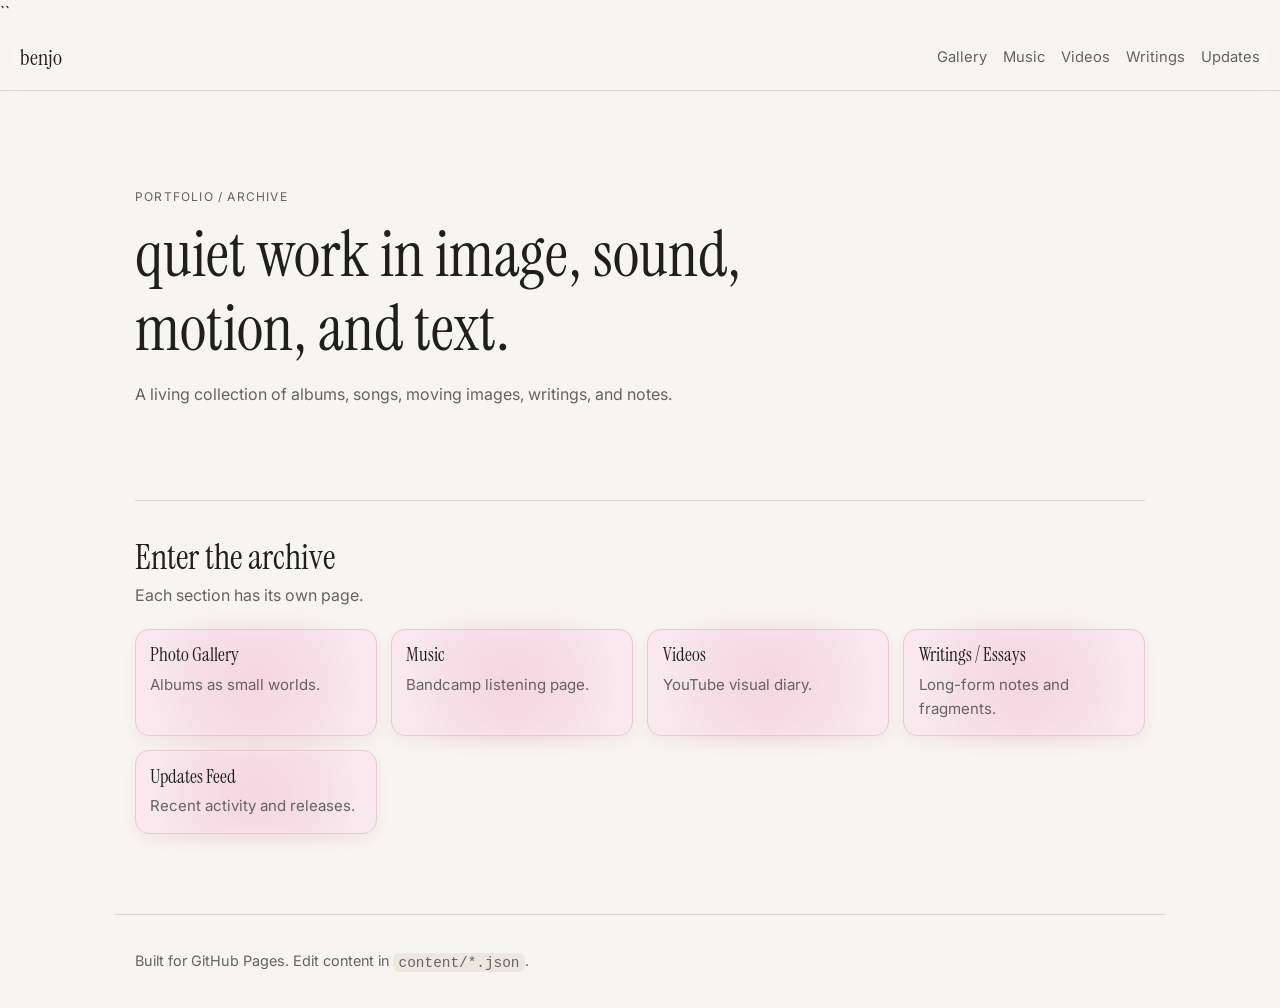
==== index.html @ 54dba5c1 "initial commit" ====
``<!doctype html>
<html lang="en">
  <head>
    <meta charset="UTF-8" />
    <meta name="viewport" content="width=device-width, initial-scale=1.0" />
    <meta
      name="description"
      content="An artistic, minimal portfolio with albums, music, videos, writings, and updates."
    />
    <title>benjo</title>
    <link rel="preconnect" href="https://fonts.googleapis.com" />
    <link rel="preconnect" href="https://fonts.gstatic.com" crossorigin />
    <link
      href="https://fonts.googleapis.com/css2?family=Instrument+Serif:ital@0;1&family=Inter:wght@300;400;500&display=swap"
      rel="stylesheet"
    />
    <link rel="stylesheet" href="./styles.css" />
  </head>
  <body>
    <header class="site-header">
      <a class="brand" href="./index.html">benjo</a>
      <nav class="site-nav">
        <a href="./gallery.html">Gallery</a>
        <a href="./music.html">Music</a>
        <a href="./videos.html">Videos</a>
        <a href="./writings.html">Writings</a>
        <a href="./updates.html">Updates</a>
      </nav>
    </header>

    <main id="top" class="layout">
      <section class="hero">
        <p class="kicker">portfolio / archive</p>
        <h1>quiet work in image, sound, motion, and text.</h1>
        <p class="hero-copy">
          A living collection of albums, songs, moving images, writings, and
          notes.
        </p>
      </section>

      <section class="section">
        <div class="section-head home-head">
          <h2>Enter the archive</h2>
          <p>Each section has its own page.</p>
        </div>
        <div class="feature-grid">
          <a class="feature-card" href="./gallery.html">
            <h3>Photo Gallery</h3>
            <p>Albums as small worlds.</p>
          </a>
          <a class="feature-card" href="./music.html">
            <h3>Music</h3>
            <p>Bandcamp listening page.</p>
          </a>
          <a class="feature-card" href="./videos.html">
            <h3>Videos</h3>
            <p>YouTube visual diary.</p>
          </a>
          <a class="feature-card" href="./writings.html">
            <h3>Writings / Essays</h3>
            <p>Long-form notes and fragments.</p>
          </a>
          <a class="feature-card" href="./updates.html">
            <h3>Updates Feed</h3>
            <p>Recent activity and releases.</p>
          </a>
        </div>
      </section>
    </main>

    <footer class="site-footer">
      <p>
        Built for GitHub Pages. Edit content in <code>content/*.json</code>.
      </p>
    </footer>

  </body>
</html>
---- styles.css ----
:root {
  --bg: #f7f5f2;
  --paper: #fdfcfa;
  --text: #1f1f1f;
  --muted: #66635f;
  --line: #ddd8d1;
  --accent: #1b3f58;
  --max-width: 1050px;
}

*,
*::before,
*::after {
  box-sizing: border-box;
}

html {
  scroll-behavior: smooth;
}

body {
  margin: 0;
  background: var(--bg);
  color: var(--text);
  font-family: "Inter", sans-serif;
  line-height: 1.6;
}

a {
  color: inherit;
}

.site-header {
  position: sticky;
  top: 0;
  backdrop-filter: blur(10px);
  background: color-mix(in srgb, var(--bg) 88%, transparent);
  border-bottom: 1px solid var(--line);
  padding: 0.9rem 1.25rem;
  display: flex;
  align-items: center;
  justify-content: space-between;
  z-index: 20;
}

.brand {
  text-decoration: none;
  font-family: "Instrument Serif", serif;
  font-size: 1.4rem;
}

.site-nav {
  display: flex;
  gap: 1rem;
  flex-wrap: wrap;
}

.site-nav a {
  text-decoration: none;
  color: var(--muted);
  font-size: 0.92rem;
}

.site-nav a:hover {
  color: var(--accent);
}

.layout {
  max-width: var(--max-width);
  margin: 0 auto;
  padding: 2rem 1.25rem 5rem;
}

.hero {
  padding: 4rem 0 3rem;
  max-width: 760px;
}

.kicker {
  text-transform: uppercase;
  letter-spacing: 0.1em;
  font-size: 0.75rem;
  color: var(--muted);
  margin: 0 0 0.75rem;
}

h1,
h2,
h3 {
  font-family: "Instrument Serif", serif;
  font-weight: 400;
  line-height: 1.15;
}

h1 {
  font-size: clamp(2rem, 6vw, 4rem);
  margin: 0;
}

.hero-copy {
  color: var(--muted);
  max-width: 60ch;
}

.section {
  border-top: 1px solid var(--line);
  padding-top: 2.25rem;
  margin-top: 1.8rem;
}

.section-head {
  margin-bottom: 1rem;
}

.section-head h2 {
  margin: 0;
  font-size: clamp(1.6rem, 3vw, 2.2rem);
}

.section-head p {
  margin: 0.35rem 0 0;
  color: var(--muted);
}

.home-head {
  margin-bottom: 1.25rem;
}

.feature-grid {
  display: grid;
  grid-template-columns: repeat(auto-fit, minmax(210px, 1fr));
  gap: 0.9rem;
}

.feature-card {
  position: relative;
  isolation: isolate;
  display: block;
  text-decoration: none;
  background: #f9e9ef;
  border: 1px solid #e8cad6;
  border-radius: 14px;
  padding: 0.9rem;
  box-shadow: 0 6px 16px rgba(210, 126, 156, 0.12);
  transition: transform 140ms ease, border-color 140ms ease, box-shadow 140ms ease;
}

.feature-card::after {
  content: "";
  position: absolute;
  inset: -7px;
  border-radius: 20px;
  background: radial-gradient(
    circle at center,
    rgba(236, 174, 197, 0.32) 0%,
    rgba(236, 174, 197, 0.18) 45%,
    rgba(236, 174, 197, 0) 75%
  );
  filter: blur(10px);
  z-index: -1;
  pointer-events: none;
}

.feature-card:hover {
  transform: translateY(-2px);
  border-color: #ddb3c4;
  box-shadow: 0 10px 20px rgba(210, 126, 156, 0.18);
}

.feature-card h3 {
  margin: 0;
  font-size: 1.2rem;
}

.feature-card p {
  margin: 0.4rem 0 0;
  color: var(--muted);
  font-size: 0.94rem;
}

.album-list {
  display: grid;
  grid-template-columns: repeat(auto-fit, minmax(240px, 1fr));
  gap: 1rem;
}

.album-card {
  background: var(--paper);
  border: 1px solid var(--line);
  border-radius: 14px;
  overflow: hidden;
}

.album-cover {
  width: 100%;
  aspect-ratio: 4 / 3;
  object-fit: cover;
  display: block;
}

.album-content {
  padding: 0.8rem 0.95rem 1rem;
}

.album-content h3 {
  margin: 0;
  font-size: 1.25rem;
}

.album-content p {
  margin: 0.5rem 0;
  color: var(--muted);
  font-size: 0.95rem;
}

.album-link {
  font-size: 0.88rem;
  color: var(--accent);
  text-decoration: none;
}

.embed-stack {
  display: grid;
  gap: 1rem;
}

.embed-card {
  border: 1px solid var(--line);
  border-radius: 14px;
  padding: 0.8rem;
  background: var(--paper);
}

.embed-card h3 {
  margin: 0 0 0.5rem;
}

.bandcamp-embed {
  width: 100%;
  min-height: 120px;
  border: 0;
}

.video-grid {
  display: grid;
  grid-template-columns: repeat(auto-fit, minmax(290px, 1fr));
  gap: 1rem;
}

.video-card {
  border: 1px solid var(--line);
  border-radius: 14px;
  overflow: hidden;
  background: var(--paper);
}

.video-card h3 {
  margin: 0;
  font-size: 1.15rem;
}

.video-content {
  padding: 0.8rem;
}

.video-link {
  color: var(--accent);
  text-decoration: none;
  font-size: 0.92rem;
}

.video-link:hover {
  text-decoration: underline;
}

.video-frame {
  width: 100%;
  aspect-ratio: 16 / 9;
  border: 0;
  display: block;
}

.writing-list {
  display: grid;
  gap: 0.75rem;
}

.writing-item {
  padding: 0.8rem 0.9rem;
  border-left: 2px solid var(--line);
}

.writing-item h3 {
  margin: 0 0 0.2rem;
}

.writing-item p {
  margin: 0;
  color: var(--muted);
}

.writing-item a {
  text-decoration: none;
}

.update-list {
  list-style: none;
  padding: 0;
  margin: 0;
  display: grid;
  gap: 0.7rem;
}

.update-list li {
  border-left: 2px solid var(--line);
  padding-left: 0.8rem;
}

.update-date {
  color: var(--muted);
  font-size: 0.84rem;
  margin-right: 0.55rem;
}

.site-footer {
  max-width: var(--max-width);
  margin: 0 auto;
  border-top: 1px solid var(--line);
  padding: 1.25rem;
  color: var(--muted);
  font-size: 0.9rem;
}

code {
  background: #ece7df;
  padding: 0.1rem 0.35rem;
  border-radius: 6px;
}

@media (max-width: 600px) {
  .site-header {
    flex-direction: column;
    align-items: flex-start;
    gap: 0.5rem;
  }
}
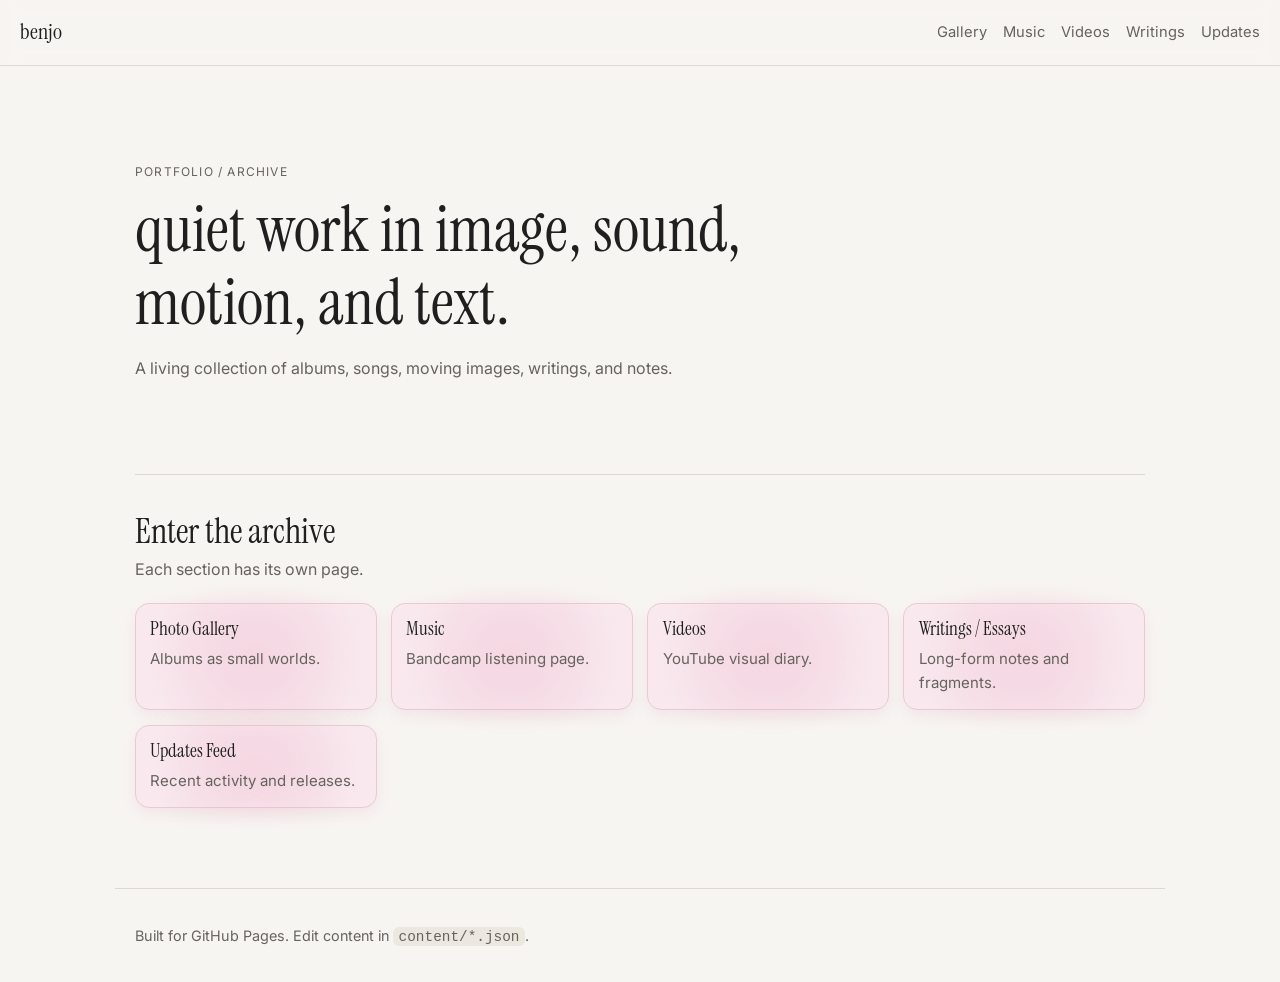
==== commit ebf6d41c: "fix the backticks" ====
--- a/index.html
+++ b/index.html
@@ -1,4 +1,4 @@
-``<!doctype html>
+<!doctype html>
 <html lang="en">
   <head>
     <meta charset="UTF-8" />
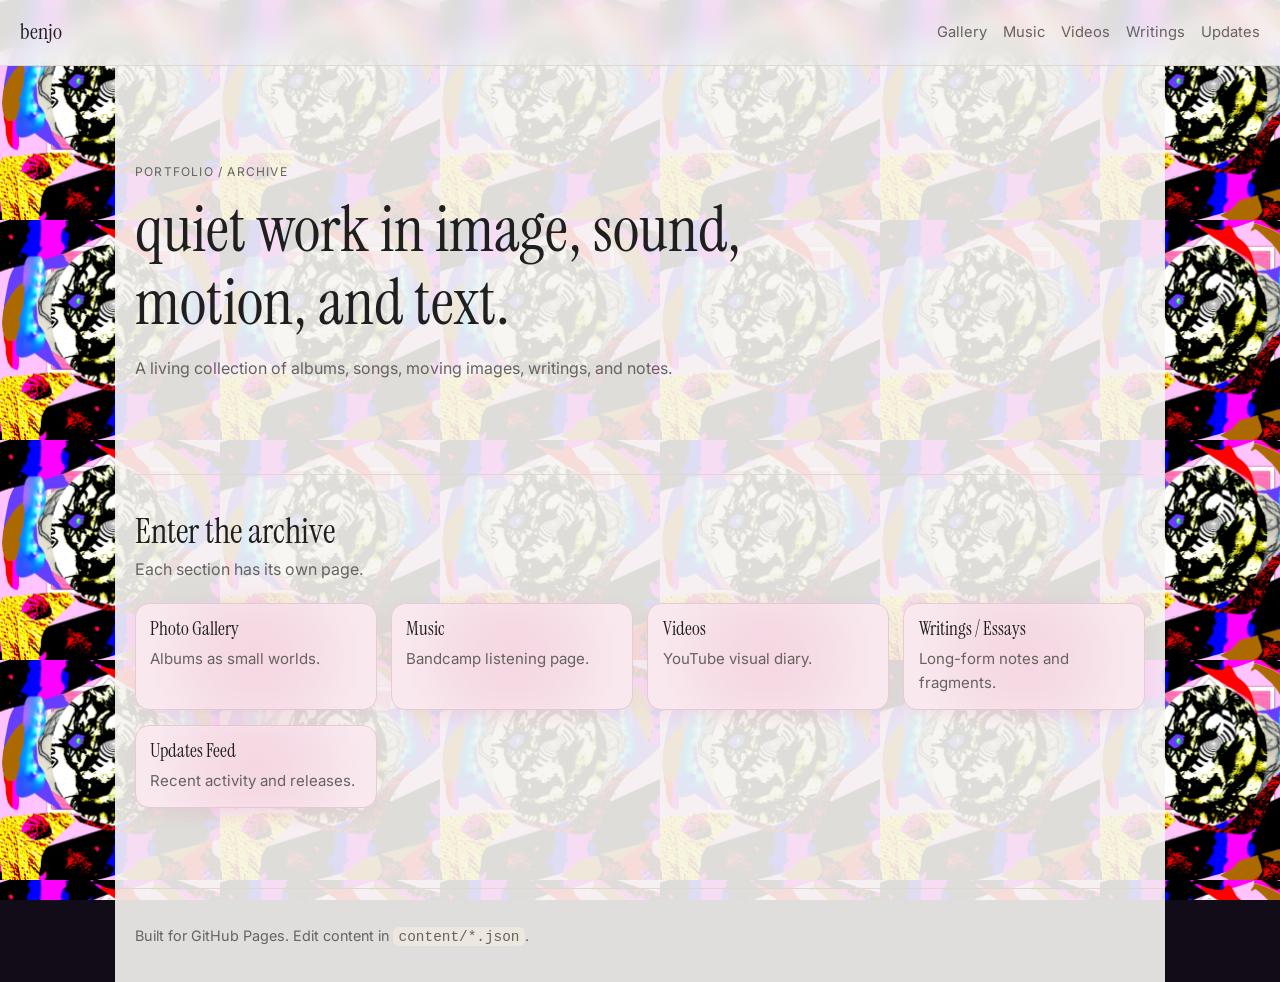
==== commit 19e70227: "Refresh site visuals and caching behavior. Add a tiled homepage background image, disable browser ca" ====
--- a/index.html
+++ b/index.html
@@ -3,6 +3,9 @@
   <head>
     <meta charset="UTF-8" />
     <meta name="viewport" content="width=device-width, initial-scale=1.0" />
+    <meta http-equiv="Cache-Control" content="no-store, no-cache, must-revalidate, max-age=0" />
+    <meta http-equiv="Pragma" content="no-cache" />
+    <meta http-equiv="Expires" content="0" />
     <meta
       name="description"
       content="An artistic, minimal portfolio with albums, music, videos, writings, and updates."
@@ -16,7 +19,7 @@
     />
     <link rel="stylesheet" href="./styles.css" />
   </head>
-  <body>
+  <body class="home-page">
     <header class="site-header">
       <a class="brand" href="./index.html">benjo</a>
       <nav class="site-nav">
--- a/styles.css
+++ b/styles.css
@@ -24,6 +24,20 @@
   color: var(--text);
   font-family: "Inter", sans-serif;
   line-height: 1.6;
+}
+
+.home-page {
+  background-color: #120b18;
+  background-image: url("./assets/backgrounds/skull-bow.png");
+  background-size: 220px 220px;
+  background-repeat: repeat;
+  background-attachment: fixed;
+}
+
+.home-page .site-header,
+.home-page .layout,
+.home-page .site-footer {
+  background: color-mix(in srgb, #f7f5f2 90%, transparent);
 }
 
 a {
@@ -219,6 +233,28 @@
   text-decoration: none;
 }
 
+.album-photo-grid {
+  display: grid;
+  grid-template-columns: repeat(auto-fit, minmax(220px, 1fr));
+  gap: 0.9rem;
+}
+
+.album-photo-item {
+  display: block;
+  border-radius: 12px;
+  overflow: hidden;
+  border: 1px solid var(--line);
+  background: var(--paper);
+}
+
+.album-photo-item img {
+  width: 100%;
+  height: 100%;
+  max-height: 320px;
+  object-fit: cover;
+  display: block;
+}
+
 .embed-stack {
   display: grid;
   gap: 1rem;
@@ -239,6 +275,10 @@
   width: 100%;
   min-height: 120px;
   border: 0;
+}
+
+.audio-embed {
+  width: 100%;
 }
 
 .video-grid {
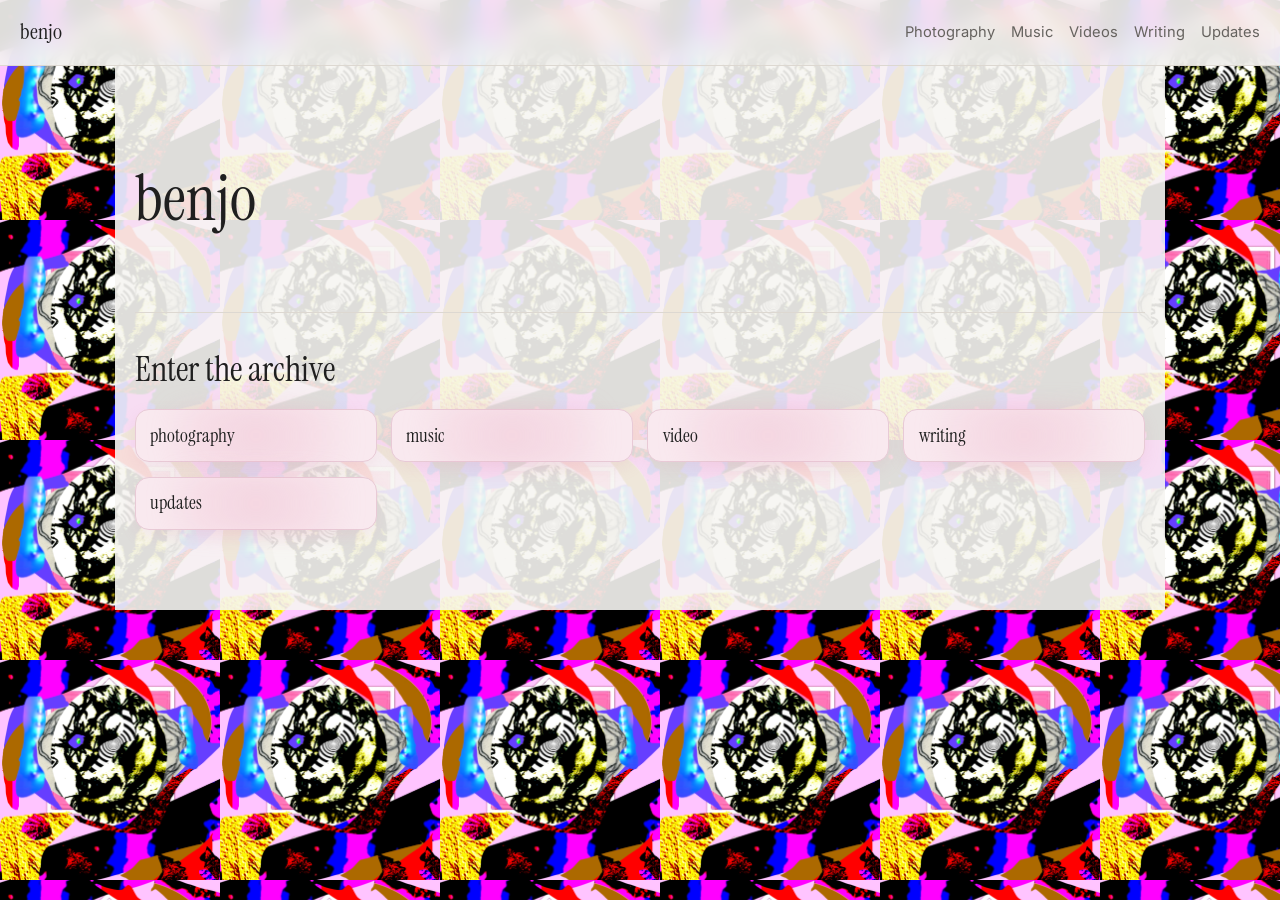
==== commit b0bc8b60: "commit current version" ====
--- a/index.html
+++ b/index.html
@@ -23,59 +23,42 @@
     <header class="site-header">
       <a class="brand" href="./index.html">benjo</a>
       <nav class="site-nav">
-        <a href="./gallery.html">Gallery</a>
+        <a href="./gallery.html">Photography</a>
         <a href="./music.html">Music</a>
         <a href="./videos.html">Videos</a>
-        <a href="./writings.html">Writings</a>
+        <a href="./writings.html">Writing</a>
         <a href="./updates.html">Updates</a>
       </nav>
     </header>
 
     <main id="top" class="layout">
       <section class="hero">
-        <p class="kicker">portfolio / archive</p>
-        <h1>quiet work in image, sound, motion, and text.</h1>
-        <p class="hero-copy">
-          A living collection of albums, songs, moving images, writings, and
-          notes.
-        </p>
+        <h1>benjo</h1>
       </section>
 
       <section class="section">
         <div class="section-head home-head">
           <h2>Enter the archive</h2>
-          <p>Each section has its own page.</p>
         </div>
         <div class="feature-grid">
           <a class="feature-card" href="./gallery.html">
-            <h3>Photo Gallery</h3>
-            <p>Albums as small worlds.</p>
+            <h3>photography</h3>
           </a>
           <a class="feature-card" href="./music.html">
-            <h3>Music</h3>
-            <p>Bandcamp listening page.</p>
+            <h3>music</h3>
           </a>
           <a class="feature-card" href="./videos.html">
-            <h3>Videos</h3>
-            <p>YouTube visual diary.</p>
+            <h3>video</h3>
           </a>
           <a class="feature-card" href="./writings.html">
-            <h3>Writings / Essays</h3>
-            <p>Long-form notes and fragments.</p>
+            <h3>writing</h3>
           </a>
           <a class="feature-card" href="./updates.html">
-            <h3>Updates Feed</h3>
-            <p>Recent activity and releases.</p>
+            <h3>updates</h3>
           </a>
         </div>
       </section>
     </main>
 
-    <footer class="site-footer">
-      <p>
-        Built for GitHub Pages. Edit content in <code>content/*.json</code>.
-      </p>
-    </footer>
-
   </body>
 </html>
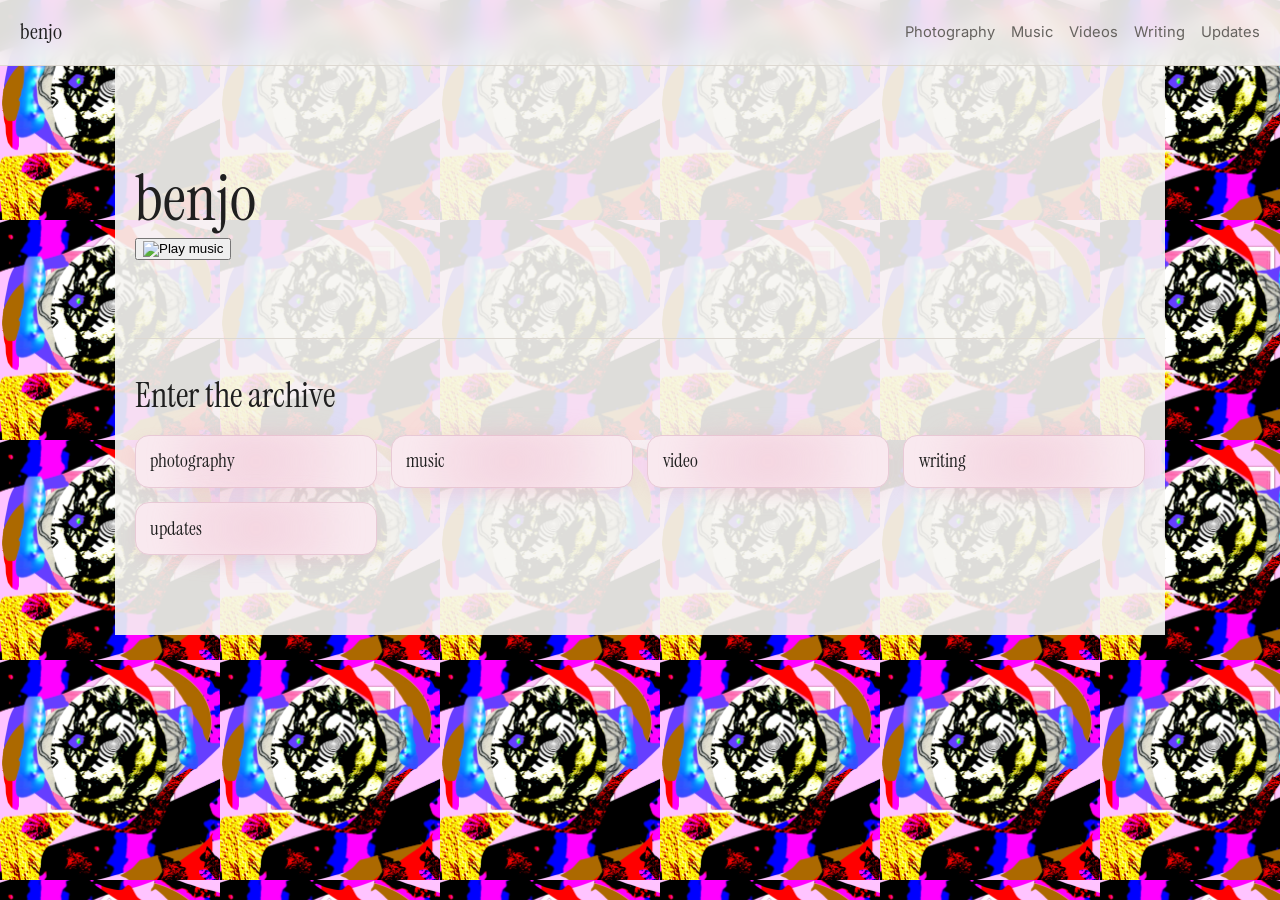
==== commit 7cdb7cec: "Use loopable music audio on homepage Made-with: Cursor" ====
--- a/index.html
+++ b/index.html
@@ -34,6 +34,14 @@
     <main id="top" class="layout">
       <section class="hero">
         <h1>benjo</h1>
+
+        <button id="music-play-button" class="music-play-button" aria-label="Play music">
+          <img
+            src="./assets/backgrounds/alien button.jpeg"
+            alt="Play music"
+            loading="eager"
+          />
+        </button>
       </section>
 
       <section class="section">
@@ -44,7 +52,7 @@
           <a class="feature-card" href="./gallery.html">
             <h3>photography</h3>
           </a>
-          <a class="feature-card" href="./music.html">
+          <a class="feature-card" id="music-hover-link" href="./music.html">
             <h3>music</h3>
           </a>
           <a class="feature-card" href="./videos.html">
@@ -60,5 +68,36 @@
       </section>
     </main>
 
+    <audio
+      id="music-hover-audio"
+      preload="auto"
+      style="position: absolute; width: 1px; height: 1px; left: -9999px; top: -9999px; opacity: 0;"
+      src="./assets/audio/people are dying and no one cares loopable.mp3"
+    ></audio>
+
+    <script>
+      (() => {
+        const audio = document.getElementById("music-hover-audio");
+        const button = document.getElementById("music-play-button");
+        if (!audio || !button) return;
+
+        const play = async () => {
+          try {
+            audio.currentTime = 0;
+            audio.muted = false;
+            const p = audio.play();
+            if (p && typeof p.catch === "function") p.catch(() => {});
+          } catch {
+            // Ignore (autoplay policy edge cases).
+          }
+        };
+
+        button.addEventListener("click", () => {
+          // Only react to explicit clicks on the play button.
+          if (audio.paused) play();
+          else audio.pause();
+        });
+      })();
+    </script>
   </body>
 </html>
--- a/styles.css
+++ b/styles.css
@@ -37,6 +37,35 @@
 .home-page .site-header,
 .home-page .layout,
 .home-page .site-footer {
+  background: color-mix(in srgb, #f7f5f2 90%, transparent);
+}
+
+.photography-page {
+  background-color: #120b18;
+  background-image: url("./assets/backgrounds/swamp water.jpeg");
+  background-size: 220px 220px;
+  background-repeat: repeat;
+  background-attachment: fixed;
+}
+
+.photography-page .site-header,
+.photography-page .layout,
+.photography-page .site-footer {
+  background: color-mix(in srgb, #f7f5f2 90%, transparent);
+}
+
+.music-page {
+  background-color: #120b18;
+  background-image: url("./assets/backgrounds/space puppet gadgets.jpeg");
+  background-size: cover;
+  background-repeat: no-repeat;
+  background-position: center;
+  background-attachment: fixed;
+}
+
+.music-page .site-header,
+.music-page .layout,
+.music-page .site-footer {
   background: color-mix(in srgb, #f7f5f2 90%, transparent);
 }
 
@@ -120,6 +149,36 @@
   border-top: 1px solid var(--line);
   padding-top: 2.25rem;
   margin-top: 1.8rem;
+}
+
+.music-intro {
+  margin-bottom: 2rem;
+}
+
+.music-intro-text {
+  margin: 0 0 0.5rem;
+  color: var(--muted);
+  max-width: 52ch;
+}
+
+.music-intro-link {
+  display: inline-block;
+  font-size: 1rem;
+  color: var(--accent);
+  text-decoration: none;
+}
+
+.music-intro-link:hover {
+  text-decoration: underline;
+}
+
+.music-embed-block {
+  margin-bottom: 2rem;
+}
+
+.music-embed-block .bandcamp-embed {
+  max-width: 350px;
+  border-radius: 8px;
 }
 
 .section-head {
@@ -205,6 +264,19 @@
   overflow: hidden;
 }
 
+.album-embed a {
+  display: block;
+  line-height: 0;
+}
+
+.album-embed img {
+  width: 100%;
+  height: auto;
+  max-width: 100%;
+  display: block;
+  object-fit: cover;
+}
+
 .album-cover {
   width: 100%;
   aspect-ratio: 4 / 3;
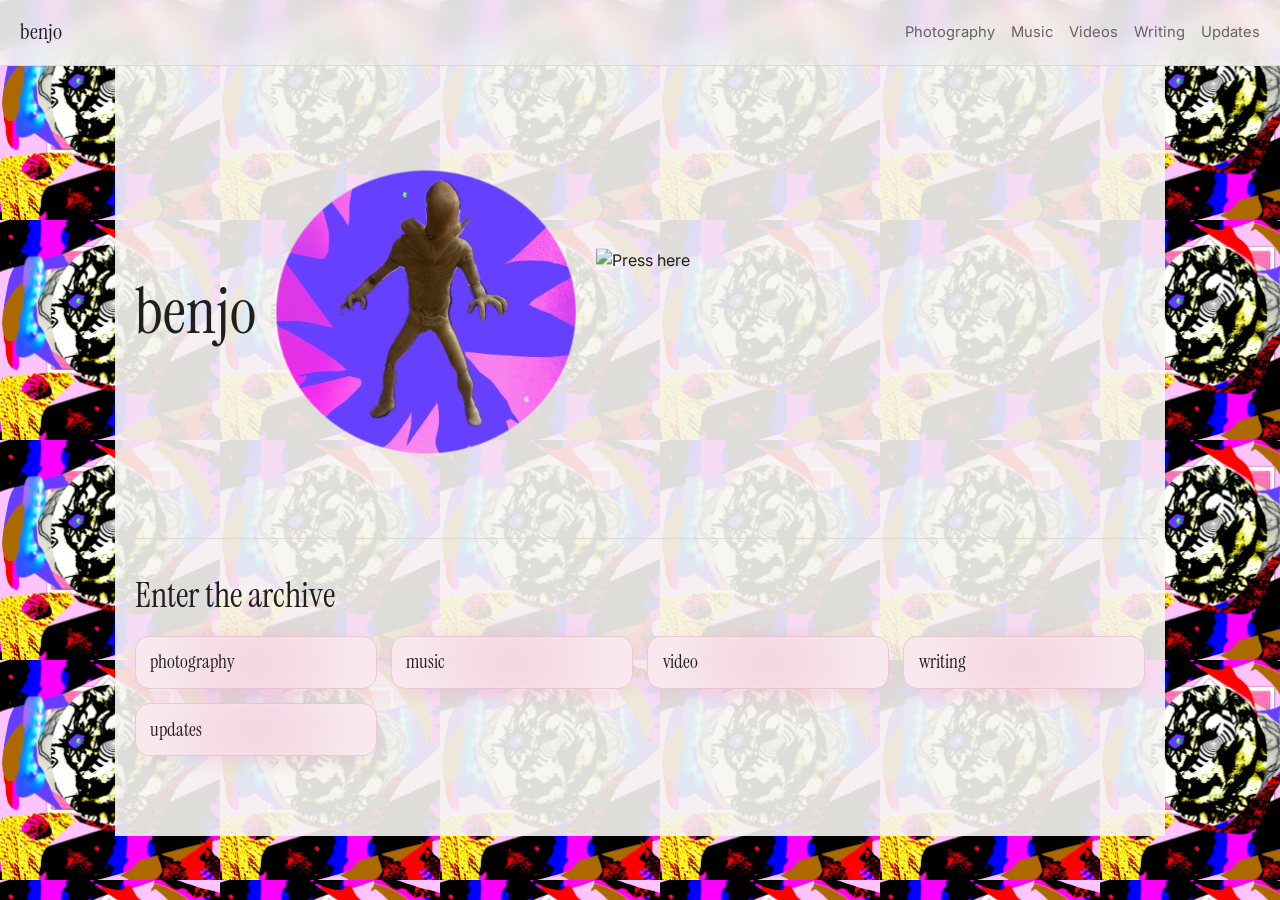
==== commit 86b51913: "Add transparent hero PNGs, press-here graphic, and adjust button sizes Made-with: Cursor" ====
--- a/index.html
+++ b/index.html
@@ -37,11 +37,19 @@
 
         <button id="music-play-button" class="music-play-button" aria-label="Play music">
           <img
-            src="./assets/backgrounds/alien button.jpeg"
+            src="./assets/backgrounds/alien button.png"
             alt="Play music"
             loading="eager"
           />
         </button>
+        <img
+          class="hero-press-graphic"
+          src="./assets/backgrounds/press here.png"
+          alt="Press here"
+          width="100"
+          height="100"
+          loading="eager"
+        />
       </section>
 
       <section class="section">
--- a/styles.css
+++ b/styles.css
@@ -34,6 +34,39 @@
   background-attachment: fixed;
 }
 
+.home-page .hero {
+  display: flex;
+  align-items: center;
+  flex-wrap: wrap;
+  gap: 1.25rem;
+}
+
+.music-play-button {
+  position: relative;
+  width: 300px;
+  height: 300px;
+  padding: 0;
+  border: 0;
+  background: transparent;
+  cursor: pointer;
+  z-index: 5;
+}
+
+.music-play-button img {
+  width: 100%;
+  height: 100%;
+  display: block;
+}
+
+.hero-press-graphic {
+  width: 100px;
+  height: 100px;
+  flex-shrink: 0;
+  object-fit: contain;
+  display: block;
+  transform: translateY(-0.85rem);
+}
+
 .home-page .site-header,
 .home-page .layout,
 .home-page .site-footer {
@@ -66,6 +99,21 @@
 .music-page .site-header,
 .music-page .layout,
 .music-page .site-footer {
+  background: color-mix(in srgb, #f7f5f2 90%, transparent);
+}
+
+.video-page {
+  background-color: #120b18;
+  background-image: url("./assets/backgrounds/alien skies.jpeg");
+  background-size: cover;
+  background-repeat: no-repeat;
+  background-position: center;
+  background-attachment: fixed;
+}
+
+.video-page .site-header,
+.video-page .layout,
+.video-page .site-footer {
   background: color-mix(in srgb, #f7f5f2 90%, transparent);
 }
 
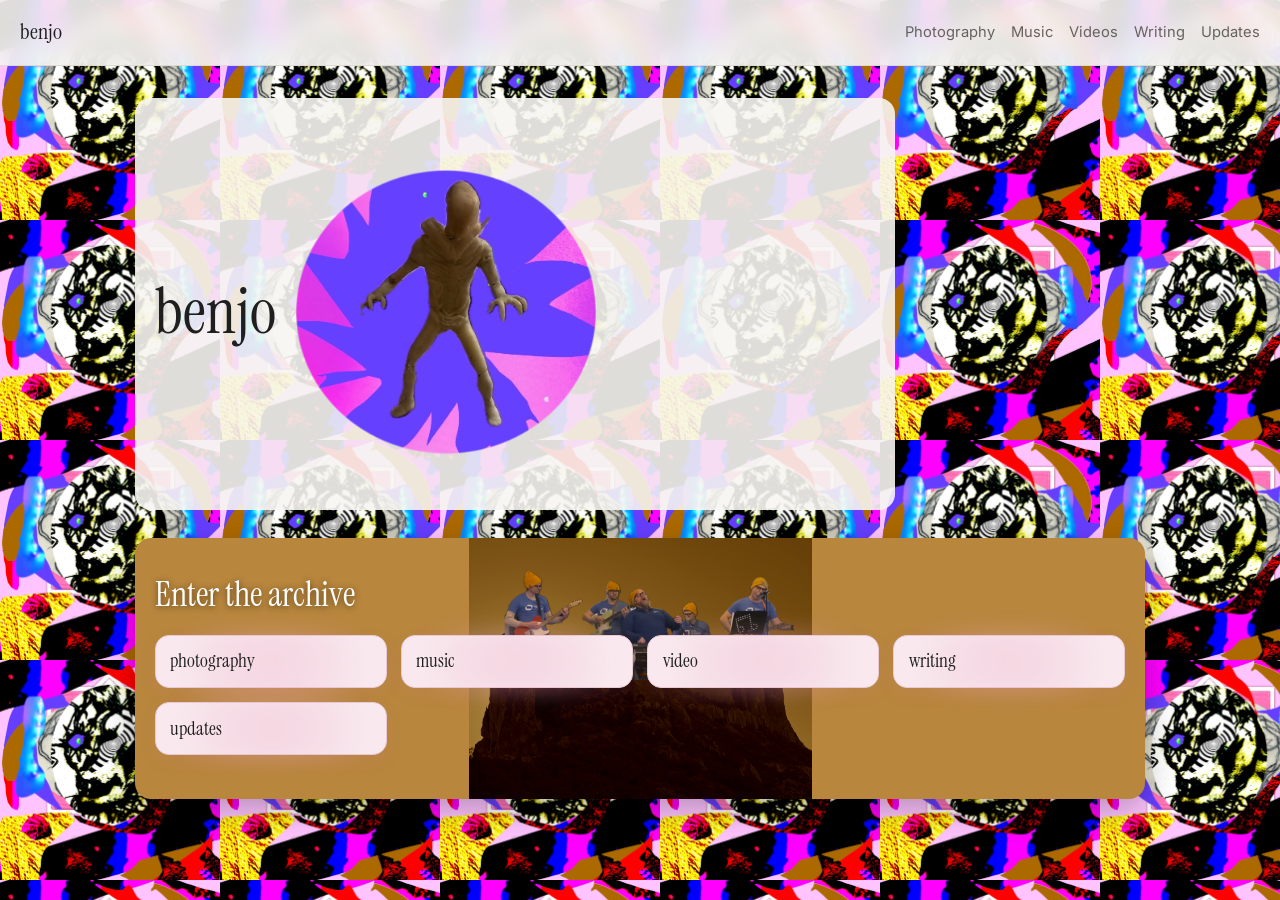
==== commit 88909d01: "Video page playlist and sizing; writings poem; home archive background - Smaller responsive YouTube " ====
--- a/index.html
+++ b/index.html
@@ -42,14 +42,6 @@
             loading="eager"
           />
         </button>
-        <img
-          class="hero-press-graphic"
-          src="./assets/backgrounds/press here.png"
-          alt="Press here"
-          width="100"
-          height="100"
-          loading="eager"
-        />
       </section>
 
       <section class="section">
--- a/styles.css
+++ b/styles.css
@@ -39,6 +39,10 @@
   align-items: center;
   flex-wrap: wrap;
   gap: 1.25rem;
+  background: color-mix(in srgb, #f7f5f2 90%, transparent);
+  border-radius: 16px;
+  padding: 4rem 1.25rem 3rem;
+  max-width: 760px;
 }
 
 .music-play-button {
@@ -58,20 +62,29 @@
   display: block;
 }
 
-.hero-press-graphic {
-  width: 100px;
-  height: 100px;
-  flex-shrink: 0;
-  object-fit: contain;
-  display: block;
-  transform: translateY(-0.85rem);
-}
-
 .home-page .site-header,
-.home-page .layout,
 .home-page .site-footer {
   background: color-mix(in srgb, #f7f5f2 90%, transparent);
 }
+
+.home-page main.layout > .section {
+  background-color: #b8863d;
+  background-image: url("./assets/backgrounds/mount ballzmore.png");
+  background-size: contain;
+  background-position: center;
+  background-repeat: no-repeat;
+  border-radius: 16px;
+  border-top: none;
+  padding: 2.25rem 1.25rem 2.75rem;
+  margin-top: 1.8rem;
+  box-shadow: 0 12px 34px rgba(0, 0, 0, 0.28);
+}
+
+.home-page main.layout > .section .section-head h2 {
+  color: #fdfcfa;
+  text-shadow: 0 1px 6px rgba(0, 0, 0, 0.55);
+}
+
 
 .photography-page {
   background-color: #120b18;
@@ -401,6 +414,37 @@
   width: 100%;
 }
 
+.video-page .video-grid {
+  grid-template-columns: repeat(auto-fill, minmax(300px, max-content));
+  justify-content: start;
+}
+
+.video-page .video-card {
+  width: fit-content;
+  max-width: 100%;
+}
+
+.video-page .video-frame {
+  width: 280px;
+  max-width: 100%;
+  aspect-ratio: 16 / 9;
+  height: auto;
+  border: 0;
+  display: block;
+}
+
+.video-page .video-content h3 {
+  font-size: 0.95rem;
+}
+
+.video-page .video-content .video-link {
+  font-size: 0.82rem;
+}
+
+.video-page .video-content p {
+  margin: 0.35rem 0 0;
+}
+
 .video-grid {
   display: grid;
   grid-template-columns: repeat(auto-fit, minmax(290px, 1fr));
@@ -452,6 +496,14 @@
 
 .writing-item h3 {
   margin: 0 0 0.2rem;
+}
+
+.writing-body {
+  margin: 0.5rem 0 0;
+  max-width: 52ch;
+  white-space: pre-wrap;
+  line-height: 1.75;
+  color: var(--text);
 }
 
 .writing-item p {
